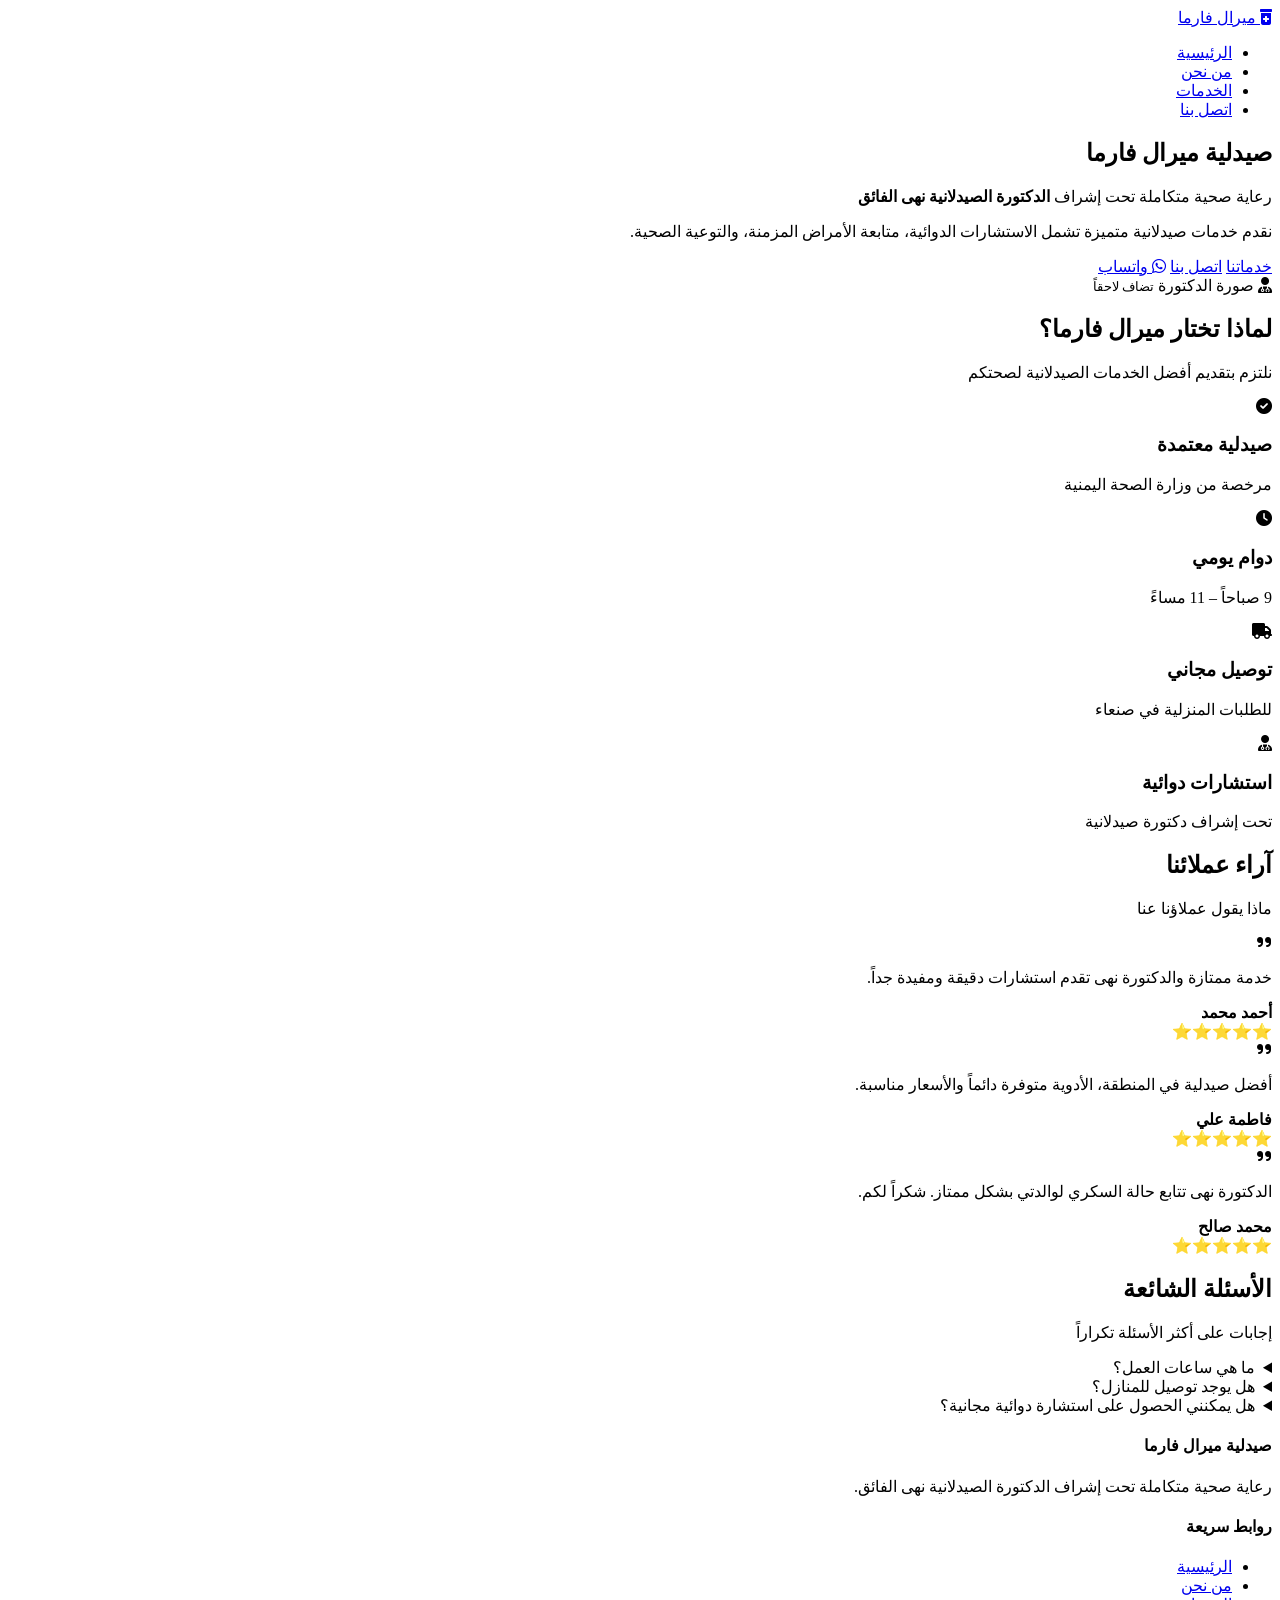
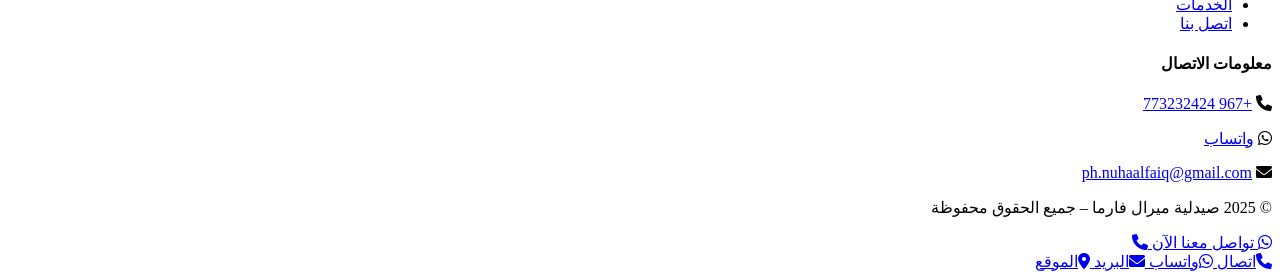
==== index.html @ 25cb1813 "Create index.html" ====
<!DOCTYPE html>
<html dir="rtl" lang="ar">
<head>
    <meta charset="UTF-8">
    <meta name="viewport" content="width=device-width, initial-scale=1.0">
    <title>صيدلية ميرال فارما | الرئيسية</title>
    <meta name="description" content="صيدلية ميرال فارما - رعاية صحية متكاملة تحت إشراف الدكتورة الصيدلانية نهى الفائق">
    <link href="https://fonts.googleapis.com/css2?family=Cairo:wght@400;500;600;700;800&display=swap" rel="stylesheet">
    <link rel="stylesheet" href="https://cdnjs.cloudflare.com/ajax/libs/font-awesome/6.0.0-beta3/css/all.min.css">
    <link rel="stylesheet" href="style.css">
</head>
<body>

    <nav class="navbar">
        <div class="container">
            <div class="nav-logo">
                <a href="index.html">
                    <span class="logo-icon"><i class="fas fa-prescription-bottle-medical"></i></span>
                    <span class="logo-text">ميرال <span class="gold">فارما</span></span>
                </a>
            </div>
            <ul class="nav-links">
                <li><a href="index.html" class="active">الرئيسية</a></li>
                <li><a href="about.html">من نحن</a></li>
                <li><a href="services.html">الخدمات</a></li>
                <li><a href="contact.html">اتصل بنا</a></li>
            </ul>
            <div class="hamburger">
                <span></span>
                <span></span>
                <span></span>
            </div>
        </div>
    </nav>

    <section class="hero">
        <div class="container">
            <div class="hero-content">
                <div class="hero-text">
                    <h1>صيدلية <span class="gold">ميرال</span> فارما</h1>
                    <p class="subtitle">رعاية صحية متكاملة تحت إشراف <strong>الدكتورة الصيدلانية نهى الفائق</strong></p>
                    <p class="description">نقدم خدمات صيدلانية متميزة تشمل الاستشارات الدوائية، متابعة الأمراض المزمنة، والتوعية الصحية.</p>
                    <div class="hero-buttons">
                        <a href="services.html" class="btn btn-primary">خدماتنا</a>
                        <a href="contact.html" class="btn btn-secondary">اتصل بنا</a>
                        <a href="https://wa.me/967773232424" target="_blank" class="btn btn-whatsapp">
                            <i class="fab fa-whatsapp"></i> واتساب
                        </a>
                    </div>
                </div>
                <div class="hero-image">
                    <div class="doctor-placeholder">
                        <i class="fas fa-user-md"></i>
                        <span>صورة الدكتورة</span>
                        <small>تضاف لاحقاً</small>
                    </div>
                </div>
            </div>
        </div>
    </section>

    <section class="features">
        <div class="container">
            <h2 class="section-title">لماذا تختار ميرال فارما؟</h2>
            <p class="section-subtitle">نلتزم بتقديم أفضل الخدمات الصيدلانية لصحتكم</p>
            <div class="features-grid">
                <div class="feature-card">
                    <i class="fas fa-check-circle"></i>
                    <h3>صيدلية معتمدة</h3>
                    <p>مرخصة من وزارة الصحة اليمنية</p>
                </div>
                <div class="feature-card">
                    <i class="fas fa-clock"></i>
                    <h3>دوام يومي</h3>
                    <p>9 صباحاً – 11 مساءً</p>
                </div>
                <div class="feature-card">
                    <i class="fas fa-truck"></i>
                    <h3>توصيل مجاني</h3>
                    <p>للطلبات المنزلية في صنعاء</p>
                </div>
                <div class="feature-card">
                    <i class="fas fa-user-md"></i>
                    <h3>استشارات دوائية</h3>
                    <p>تحت إشراف دكتورة صيدلانية</p>
                </div>
            </div>
        </div>
    </section>

    <section class="testimonials">
        <div class="container">
            <h2 class="section-title">آراء عملائنا</h2>
            <p class="section-subtitle">ماذا يقول عملاؤنا عنا</p>
            <div class="testimonials-grid">
                <div class="testimonial-card">
                    <i class="fas fa-quote-right"></i>
                    <p>خدمة ممتازة والدكتورة نهى تقدم استشارات دقيقة ومفيدة جداً.</p>
                    <strong>أحمد محمد</strong>
                    <div class="stars">⭐⭐⭐⭐⭐</div>
                </div>
                <div class="testimonial-card">
                    <i class="fas fa-quote-right"></i>
                    <p>أفضل صيدلية في المنطقة، الأدوية متوفرة دائماً والأسعار مناسبة.</p>
                    <strong>فاطمة علي</strong>
                    <div class="stars">⭐⭐⭐⭐⭐</div>
                </div>
                <div class="testimonial-card">
                    <i class="fas fa-quote-right"></i>
                    <p>الدكتورة نهى تتابع حالة السكري لوالدتي بشكل ممتاز. شكراً لكم.</p>
                    <strong>محمد صالح</strong>
                    <div class="stars">⭐⭐⭐⭐⭐</div>
                </div>
            </div>
        </div>
    </section>

    <section class="faq">
        <div class="container">
            <h2 class="section-title">الأسئلة الشائعة</h2>
            <p class="section-subtitle">إجابات على أكثر الأسئلة تكراراً</p>
            <div class="faq-list">
                <details>
                    <summary>ما هي ساعات العمل؟</summary>
                    <p>نفتح يومياً من 9 صباحاً حتى 11 مساءً.</p>
                </details>
                <details>
                    <summary>هل يوجد توصيل للمنازل؟</summary>
                    <p>نعم، نوفر خدمة توصيل مجانية لجميع أنحاء صنعاء.</p>
                </details>
                <details>
                    <summary>هل يمكنني الحصول على استشارة دوائية مجانية؟</summary>
                    <p>بالتأكيد، الاستشارات الدوائية مجانية تحت إشراف الدكتورة نهى.</p>
                </details>
            </div>
        </div>
    </section>

    <footer>
        <div class="container">
            <div class="footer-content">
                <div class="footer-section">
                    <h4>صيدلية ميرال فارما</h4>
                    <p>رعاية صحية متكاملة تحت إشراف الدكتورة الصيدلانية نهى الفائق.</p>
                </div>
                <div class="footer-section">
                    <h4>روابط سريعة</h4>
                    <ul>
                        <li><a href="index.html">الرئيسية</a></li>
                        <li><a href="about.html">من نحن</a></li>
                        <li><a href="services.html">الخدمات</a></li>
                        <li><a href="contact.html">اتصل بنا</a></li>
                    </ul>
                </div>
                <div class="footer-section">
                    <h4>معلومات الاتصال</h4>
                    <p><i class="fas fa-phone"></i> <a href="tel:+967773232424">+967 773232424</a></p>
                    <p><i class="fab fa-whatsapp"></i> <a href="https://wa.me/967773232424" target="_blank">واتساب</a></p>
                    <p><i class="fas fa-envelope"></i> <a href="mailto:ph.nuhaalfaiq@gmail.com">ph.nuhaalfaiq@gmail.com</a></p>
                </div>
            </div>
            <div class="footer-bottom">
                <p>&copy; 2025 صيدلية ميرال فارما – جميع الحقوق محفوظة</p>
            </div>
        </div>
    </footer>

    <a href="https://wa.me/967773232424" target="_blank" class="whatsapp-float" title="تواصل معنا عبر واتساب">
        <i class="fab fa-whatsapp"></i>
        <span class="online-dot"></span>
        <span class="tooltip">تواصل معنا الآن</span>
    </a>

    <a href="tel:+967773232424" class="call-float" title="اتصل بنا">
        <i class="fas fa-phone"></i>
    </a>

    <div class="quick-contact-bar">
        <div class="container">
            <a href="tel:+967773232424" class="quick-contact-btn call-btn">
                <i class="fas fa-phone"></i><span>اتصال</span>
            </a>
            <a href="https://wa.me/967773232424" target="_blank" class="quick-contact-btn whatsapp-btn">
                <i class="fab fa-whatsapp"></i><span>واتساب</span>
            </a>
            <a href="mailto:ph.nuhaalfaiq@gmail.com" class="quick-contact-btn email-btn">
                <i class="fas fa-envelope"></i><span>البريد</span>
            </a>
            <a href="https://maps.google.com/?q=شارع خولان، صنعاء، اليمن" target="_blank" class="quick-contact-btn">
                <i class="fas fa-map-marker-alt"></i><span>الموقع</span>
            </a>
        </div>
    </div>

    <script src="script.js"></script>
</body>
</html>
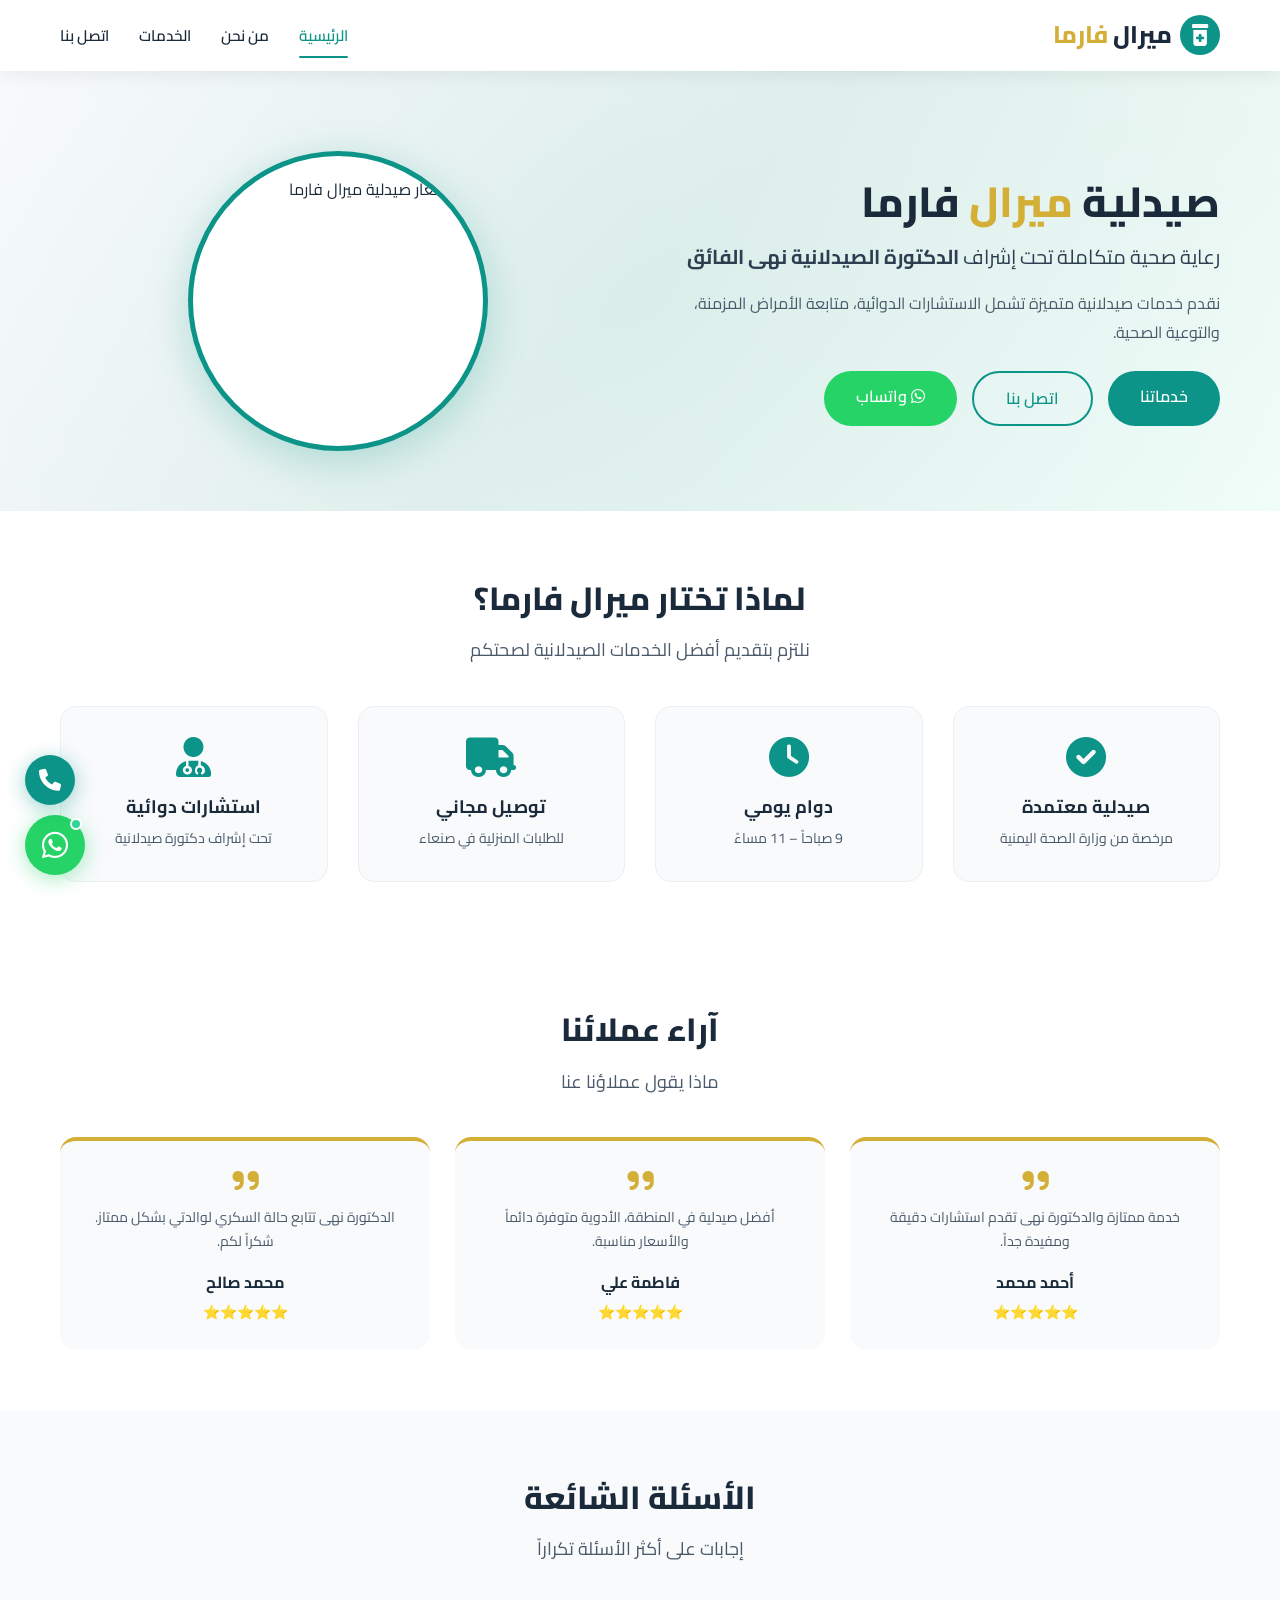
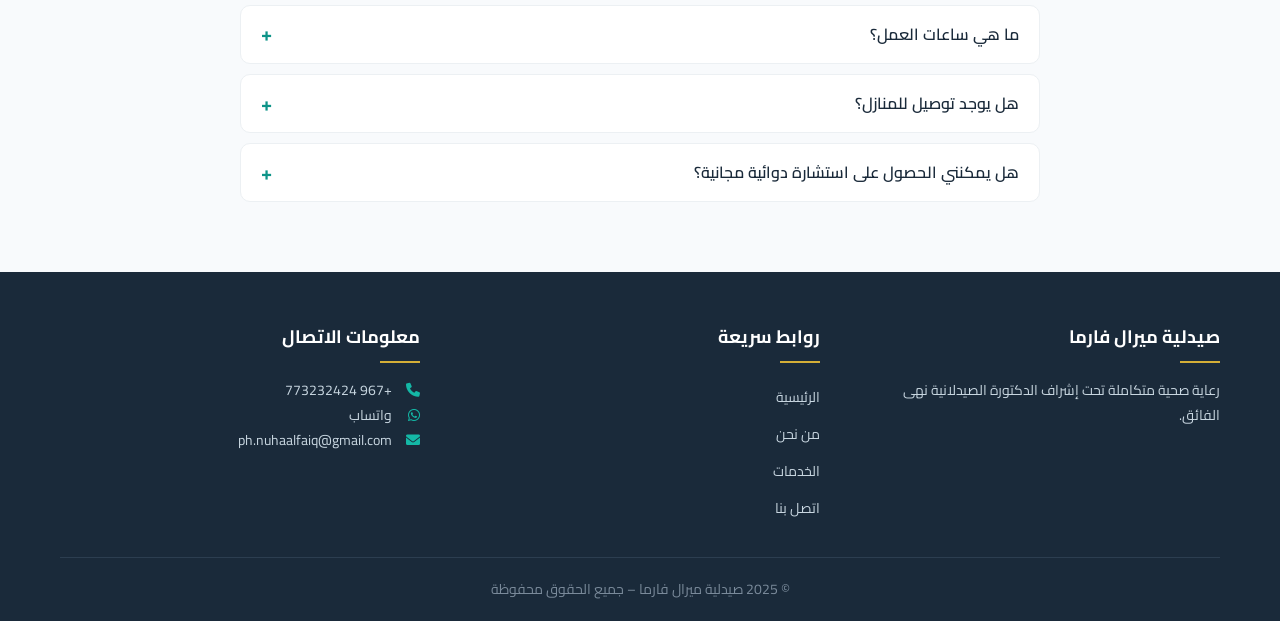
==== commit 3d0c8c53: "Update index.html" ====
--- a/index.html
+++ b/index.html
@@ -49,10 +49,8 @@
                     </div>
                 </div>
                 <div class="hero-image">
-                    <div class="doctor-placeholder">
-                        <i class="fas fa-user-md"></i>
-                        <span>صورة الدكتورة</span>
-                        <small>تضاف لاحقاً</small>
+                    <div class="logo-image-container">
+                        <img src="logo.jpg" alt="شعار صيدلية ميرال فارما" class="pharmacy-logo">
                     </div>
                 </div>
             </div>
@@ -186,7 +184,7 @@
             <a href="mailto:ph.nuhaalfaiq@gmail.com" class="quick-contact-btn email-btn">
                 <i class="fas fa-envelope"></i><span>البريد</span>
             </a>
-            <a href="https://maps.google.com/?q=شارع خولان، صنعاء، اليمن" target="_blank" class="quick-contact-btn">
+            <a href="https://maps.app.goo.gl/VtVeMkRMV4pS2iDm8" target="_blank" class="quick-contact-btn">
                 <i class="fas fa-map-marker-alt"></i><span>الموقع</span>
             </a>
         </div>
--- a/style.css
+++ b/style.css
@@ -0,0 +1,1213 @@
+/* ========== RESET & BASE ========== */
+* {
+    margin: 0;
+    padding: 0;
+    box-sizing: border-box;
+}
+
+:root {
+    --primary: #0d9488;
+    --primary-dark: #0a7a6f;
+    --primary-light: #14b8a6;
+    --primary-bg: #e6f2ef;
+    --accent: #d4af37;
+    --accent-light: #f0d675;
+    --dark: #1a2a3a;
+    --dark-light: #2c3e50;
+    --text: #1a2a3a;
+    --text-muted: #4a5a6a;
+    --text-light: #7a8a9a;
+    --bg: #f8fafc;
+    --white: #ffffff;
+    --border: #ecf0f3;
+    --whatsapp: #25d366;
+}
+
+body {
+    font-family: 'Cairo', sans-serif;
+    background: var(--bg);
+    color: var(--text);
+    line-height: 1.7;
+    min-height: 100vh;
+}
+
+.container {
+    max-width: 1200px;
+    margin: 0 auto;
+    padding: 0 20px;
+}
+
+.gold {
+    color: var(--accent);
+}
+
+a {
+    text-decoration: none;
+    color: var(--primary);
+    transition: all 0.3s;
+}
+
+a:hover {
+    color: var(--primary-dark);
+}
+
+/* ========== NAVBAR ========== */
+.navbar {
+    background: var(--white);
+    box-shadow: 0 2px 20px rgba(0, 0, 0, 0.08);
+    position: sticky;
+    top: 0;
+    z-index: 1000;
+    padding: 15px 0;
+}
+
+.navbar .container {
+    display: flex;
+    justify-content: space-between;
+    align-items: center;
+    flex-wrap: wrap;
+}
+
+.nav-logo a {
+    font-size: 24px;
+    font-weight: 800;
+    color: var(--dark);
+    display: flex;
+    align-items: center;
+    gap: 8px;
+}
+
+.nav-logo .logo-icon {
+    width: 40px;
+    height: 40px;
+    background: var(--primary);
+    color: var(--white);
+    border-radius: 50%;
+    display: flex;
+    align-items: center;
+    justify-content: center;
+    font-size: 0.9em;
+}
+
+.nav-logo .gold {
+    color: var(--accent);
+}
+
+.nav-links {
+    list-style: none;
+    display: flex;
+    gap: 30px;
+    align-items: center;
+}
+
+.nav-links a {
+    font-weight: 600;
+    color: var(--dark);
+    padding: 8px 0;
+    position: relative;
+    transition: all 0.3s;
+    font-size: 0.95em;
+}
+
+.nav-links a::after {
+    content: '';
+    position: absolute;
+    bottom: 0;
+    right: 0;
+    width: 0;
+    height: 2px;
+    background: var(--primary);
+    transition: all 0.3s;
+    border-radius: 2px;
+}
+
+.nav-links a:hover::after,
+.nav-links a.active::after {
+    width: 100%;
+}
+
+.nav-links a.active,
+.nav-links a:hover {
+    color: var(--primary);
+}
+
+.hamburger {
+    display: none;
+    flex-direction: column;
+    gap: 5px;
+    cursor: pointer;
+    padding: 5px;
+}
+
+.hamburger span {
+    width: 28px;
+    height: 3px;
+    background: var(--dark);
+    border-radius: 5px;
+    transition: all 0.3s;
+}
+
+.hamburger:hover span {
+    background: var(--primary);
+}
+
+/* ========== HERO ========== */
+.hero {
+    padding: 80px 0 60px;
+    background: linear-gradient(135deg, #f8fafc 0%, #e6f2ef 50%, #f0fdf9 100%);
+    position: relative;
+    overflow: hidden;
+}
+
+.hero::before {
+    content: '';
+    position: absolute;
+    top: -50%;
+    left: -50%;
+    width: 200%;
+    height: 200%;
+    background: radial-gradient(circle, rgba(13, 148, 136, 0.05) 0%, transparent 50%);
+    animation: heroPulse 8s infinite;
+}
+
+@keyframes heroPulse {
+    0%, 100% { transform: scale(1); opacity: 0.5; }
+    50% { transform: scale(1.1); opacity: 0.8; }
+}
+
+.hero-content {
+    display: grid;
+    grid-template-columns: 1fr 1fr;
+    gap: 50px;
+    align-items: center;
+    position: relative;
+    z-index: 1;
+}
+
+.hero-text h1 {
+    font-size: 42px;
+    font-weight: 800;
+    color: var(--dark);
+    margin-bottom: 10px;
+    line-height: 1.3;
+}
+
+.hero-text .subtitle {
+    font-size: 20px;
+    color: var(--dark-light);
+    margin-bottom: 15px;
+}
+
+.hero-text .description {
+    font-size: 16px;
+    color: var(--text-muted);
+    margin-bottom: 25px;
+    line-height: 1.8;
+}
+
+.hero-buttons {
+    display: flex;
+    gap: 15px;
+    flex-wrap: wrap;
+}
+
+.btn {
+    display: inline-block;
+    padding: 12px 32px;
+    border-radius: 50px;
+    font-weight: 600;
+    font-size: 16px;
+    transition: all 0.3s;
+    border: none;
+    cursor: pointer;
+    font-family: 'Cairo', sans-serif;
+}
+
+.btn-primary {
+    background: var(--primary);
+    color: var(--white);
+}
+
+.btn-primary:hover {
+    background: var(--primary-dark);
+    transform: translateY(-2px);
+    box-shadow: 0 8px 25px rgba(13, 148, 136, 0.35);
+    color: var(--white);
+}
+
+.btn-secondary {
+    background: transparent;
+    color: var(--primary);
+    border: 2px solid var(--primary);
+}
+
+.btn-secondary:hover {
+    background: var(--primary);
+    color: var(--white);
+    transform: translateY(-2px);
+}
+
+.btn-whatsapp {
+    background: var(--whatsapp);
+    color: var(--white);
+}
+
+.btn-whatsapp:hover {
+    background: #1eb954;
+    transform: translateY(-2px);
+    box-shadow: 0 8px 25px rgba(37, 211, 102, 0.35);
+    color: var(--white);
+}
+
+/* ========== DOCTOR PLACEHOLDER ========== */
+.doctor-placeholder {
+    width: 300px;
+    height: 300px;
+    background: var(--primary-bg);
+    border-radius: 50%;
+    display: flex;
+    flex-direction: column;
+    align-items: center;
+    justify-content: center;
+    border: 4px dashed var(--primary);
+    margin: 0 auto;
+    transition: all 0.3s;
+}
+
+.doctor-placeholder:hover {
+    transform: scale(1.02);
+    box-shadow: 0 10px 40px rgba(13, 148, 136, 0.2);
+}
+
+.doctor-placeholder i {
+    font-size: 80px;
+    color: var(--primary);
+    margin-bottom: 10px;
+}
+
+.doctor-placeholder span {
+    font-weight: 600;
+    color: var(--dark);
+}
+
+.doctor-placeholder small {
+    color: var(--text-light);
+    font-size: 12px;
+}
+
+.doctor-placeholder.large {
+    width: 350px;
+    height: 350px;
+}
+
+/* ========== FEATURES ========== */
+.features {
+    padding: 60px 0;
+    background: var(--white);
+}
+
+.section-title {
+    text-align: center;
+    font-size: 32px;
+    font-weight: 800;
+    color: var(--dark);
+    margin-bottom: 10px;
+}
+
+.section-subtitle {
+    text-align: center;
+    color: var(--text-muted);
+    margin-bottom: 40px;
+    font-size: 18px;
+}
+
+.features-grid {
+    display: grid;
+    grid-template-columns: repeat(4, 1fr);
+    gap: 30px;
+}
+
+.feature-card {
+    text-align: center;
+    padding: 30px 20px;
+    border-radius: 16px;
+    background: var(--bg);
+    transition: all 0.3s;
+    border: 1px solid var(--border);
+}
+
+.feature-card:hover {
+    transform: translateY(-5px);
+    box-shadow: 0 8px 30px rgba(0, 0, 0, 0.08);
+    border-color: var(--primary-light);
+}
+
+.feature-card i {
+    font-size: 40px;
+    color: var(--primary);
+    margin-bottom: 15px;
+    transition: all 0.3s;
+}
+
+.feature-card:hover i {
+    transform: scale(1.1);
+    color: var(--primary-dark);
+}
+
+.feature-card h3 {
+    font-size: 18px;
+    color: var(--dark);
+    margin-bottom: 5px;
+}
+
+.feature-card p {
+    font-size: 14px;
+    color: var(--text-muted);
+}
+
+/* ========== PAGE HEADER ========== */
+.page-header {
+    padding: 60px 0 30px;
+    background: linear-gradient(135deg, var(--primary) 0%, var(--primary-dark) 100%);
+    color: var(--white);
+    text-align: center;
+    position: relative;
+    overflow: hidden;
+}
+
+.page-header::before {
+    content: '';
+    position: absolute;
+    top: -50%;
+    left: -50%;
+    width: 200%;
+    height: 200%;
+    background: radial-gradient(circle, rgba(255,255,255,0.1) 0%, transparent 50%);
+}
+
+.page-header h1 {
+    font-size: 36px;
+    font-weight: 800;
+    position: relative;
+}
+
+.page-header p {
+    font-size: 18px;
+    opacity: 0.9;
+    margin-top: 5px;
+    position: relative;
+}
+
+/* ========== ABOUT PAGE ========== */
+.about-section {
+    padding: 60px 0;
+}
+
+.about-grid {
+    display: grid;
+    grid-template-columns: 2fr 1fr;
+    gap: 50px;
+    align-items: start;
+}
+
+.about-text h2 {
+    font-size: 32px;
+    margin-bottom: 15px;
+    color: var(--dark);
+}
+
+.about-intro {
+    font-size: 18px;
+    color: var(--dark-light);
+    margin-bottom: 25px;
+    line-height: 1.8;
+}
+
+.about-details {
+    margin-bottom: 25px;
+}
+
+.about-details h3 {
+    font-size: 18px;
+    color: var(--primary);
+    margin-bottom: 10px;
+    display: flex;
+    align-items: center;
+    gap: 10px;
+}
+
+.about-details h3 i {
+    color: var(--accent);
+}
+
+.about-details ul {
+    list-style: none;
+    padding: 0;
+}
+
+.about-details ul li {
+    padding: 8px 0;
+    padding-right: 25px;
+    position: relative;
+    color: var(--dark-light);
+    font-size: 15px;
+}
+
+.about-details ul li::before {
+    content: "✓";
+    position: absolute;
+    right: 0;
+    color: var(--primary);
+    font-weight: 700;
+}
+
+.vision-mission {
+    display: grid;
+    grid-template-columns: 1fr 1fr;
+    gap: 30px;
+    margin-top: 50px;
+}
+
+.vision-card {
+    padding: 30px;
+    background: var(--bg);
+    border-radius: 16px;
+    text-align: center;
+    border-top: 4px solid var(--primary);
+    transition: all 0.3s;
+}
+
+.vision-card:hover {
+    transform: translateY(-5px);
+    box-shadow: 0 10px 30px rgba(0,0,0,0.08);
+}
+
+.vision-card i {
+    font-size: 40px;
+    color: var(--primary);
+    margin-bottom: 15px;
+}
+
+.vision-card h3 {
+    font-size: 20px;
+    margin-bottom: 10px;
+    color: var(--dark);
+}
+
+.vision-card p {
+    color: var(--text-muted);
+    font-size: 14px;
+}
+
+/* ========== SERVICES PAGE ========== */
+.services-section {
+    padding: 60px 0;
+}
+
+.services-grid {
+    display: grid;
+    grid-template-columns: repeat(3, 1fr);
+    gap: 30px;
+}
+
+.service-card {
+    background: var(--white);
+    border-radius: 16px;
+    padding: 35px 25px;
+    text-align: center;
+    box-shadow: 0 2px 15px rgba(0, 0, 0, 0.06);
+    transition: all 0.3s;
+    border: 1px solid var(--border);
+}
+
+.service-card:hover {
+    transform: translateY(-5px);
+    box-shadow: 0 12px 40px rgba(13, 148, 136, 0.12);
+    border-color: var(--primary-light);
+}
+
+.service-icon {
+    width: 80px;
+    height: 80px;
+    background: var(--primary-bg);
+    border-radius: 50%;
+    display: flex;
+    align-items: center;
+    justify-content: center;
+    margin: 0 auto 20px;
+    transition: all 0.3s;
+}
+
+.service-card:hover .service-icon {
+    background: var(--primary);
+}
+
+.service-icon i {
+    font-size: 35px;
+    color: var(--primary);
+    transition: all 0.3s;
+}
+
+.service-card:hover .service-icon i {
+    color: var(--white);
+}
+
+.service-card h3 {
+    font-size: 18px;
+    margin-bottom: 10px;
+    color: var(--dark);
+}
+
+.service-card p {
+    color: var(--text-muted);
+    font-size: 14px;
+    line-height: 1.7;
+}
+
+/* ========== TESTIMONIALS ========== */
+.testimonials {
+    padding: 60px 0;
+    background: var(--white);
+}
+
+.testimonials-grid {
+    display: grid;
+    grid-template-columns: repeat(auto-fit, minmax(280px, 1fr));
+    gap: 25px;
+}
+
+.testimonial-card {
+    background: var(--bg);
+    padding: 25px;
+    border-radius: 16px;
+    text-align: center;
+    border-top: 4px solid var(--accent);
+    transition: all 0.3s;
+}
+
+.testimonial-card:hover {
+    transform: translateY(-5px);
+    box-shadow: 0 10px 30px rgba(0,0,0,0.08);
+}
+
+.testimonial-card i {
+    font-size: 30px;
+    color: var(--accent);
+    margin-bottom: 10px;
+}
+
+.testimonial-card p {
+    color: var(--text-muted);
+    margin-bottom: 15px;
+    font-size: 14px;
+    line-height: 1.7;
+}
+
+.testimonial-card strong {
+    color: var(--dark);
+}
+
+.stars {
+    color: var(--accent);
+    margin-top: 5px;
+    font-size: 14px;
+}
+
+/* ========== FAQ ========== */
+.faq {
+    padding: 60px 0;
+    background: var(--bg);
+}
+
+.faq-list {
+    max-width: 800px;
+    margin: 0 auto;
+}
+
+.faq-list details {
+    background: var(--white);
+    border-radius: 10px;
+    padding: 15px 20px;
+    margin-bottom: 10px;
+    cursor: pointer;
+    transition: all 0.3s;
+    border: 1px solid var(--border);
+}
+
+.faq-list details:hover {
+    border-color: var(--primary-light);
+    box-shadow: 0 5px 20px rgba(0,0,0,0.06);
+}
+
+.faq-list summary {
+    font-weight: 600;
+    color: var(--dark);
+    list-style: none;
+    position: relative;
+    padding-left: 30px;
+}
+
+.faq-list summary::before {
+    content: '+';
+    position: absolute;
+    left: 0;
+    top: 50%;
+    transform: translateY(-50%);
+    color: var(--primary);
+    font-size: 20px;
+    font-weight: bold;
+}
+
+.faq-list details[open] summary::before {
+    content: '−';
+}
+
+.faq-list details p {
+    color: var(--text-muted);
+    margin-top: 10px;
+    font-size: 14px;
+    line-height: 1.7;
+}
+
+/* ========== MAP ========== */
+.map-section {
+    padding: 60px 0;
+    background: var(--white);
+}
+
+.map-container {
+    border-radius: 16px;
+    overflow: hidden;
+    box-shadow: 0 10px 30px rgba(0,0,0,0.1);
+}
+
+.map-container iframe {
+    display: block;
+    width: 100%;
+    height: 400px;
+    border: 0;
+}
+
+/* ========== CONTACT PAGE ========== */
+.contact-section {
+    padding: 60px 0;
+}
+
+.contact-grid {
+    display: grid;
+    grid-template-columns: 1fr 1fr;
+    gap: 50px;
+}
+
+.contact-info h2 {
+    font-size: 28px;
+    margin-bottom: 25px;
+    color: var(--dark);
+}
+
+.contact-item {
+    display: flex;
+    align-items: flex-start;
+    gap: 18px;
+    padding: 15px 0;
+    border-bottom: 1px solid var(--border);
+    transition: all 0.3s;
+}
+
+.contact-item:hover {
+    padding-right: 10px;
+    border-bottom-color: var(--primary-light);
+}
+
+.contact-item i {
+    font-size: 22px;
+    color: var(--primary);
+    width: 40px;
+    text-align: center;
+    margin-top: 3px;
+}
+
+.contact-item.whatsapp-item i {
+    color: var(--whatsapp);
+}
+
+.contact-item h4 {
+    font-size: 15px;
+    color: var(--dark);
+}
+
+.contact-item p,
+.contact-item a {
+    color: var(--text-muted);
+    font-size: 14px;
+}
+
+.contact-item a:hover {
+    color: var(--primary);
+}
+
+.contact-form {
+    background: var(--bg);
+    padding: 35px;
+    border-radius: 16px;
+    border: 1px solid var(--border);
+}
+
+.contact-form h2 {
+    font-size: 24px;
+    margin-bottom: 20px;
+    color: var(--dark);
+    text-align: center;
+}
+
+.form-group {
+    margin-bottom: 18px;
+}
+
+.form-group label {
+    display: block;
+    font-weight: 600;
+    margin-bottom: 5px;
+    color: var(--dark);
+    font-size: 14px;
+}
+
+.form-group input,
+.form-group textarea {
+    width: 100%;
+    padding: 12px 16px;
+    border: 2px solid var(--border);
+    border-radius: 10px;
+    font-family: 'Cairo', sans-serif;
+    font-size: 15px;
+    transition: all 0.3s;
+    background: var(--white);
+}
+
+.form-group input:focus,
+.form-group textarea:focus {
+    border-color: var(--primary);
+    outline: none;
+    box-shadow: 0 0 0 4px rgba(13, 148, 136, 0.1);
+}
+
+.form-message {
+    margin-top: 15px;
+    padding: 12px 18px;
+    border-radius: 10px;
+    display: none;
+}
+
+.form-message.success {
+    display: block;
+    background: #d4edda;
+    color: #155724;
+    border: 1px solid #c3e6cb;
+}
+
+.form-message.error {
+    display: block;
+    background: #f8d7da;
+    color: #721c24;
+    border: 1px solid #f5c6cb;
+}
+
+.form-message.info {
+    display: block;
+    background: #d1ecf1;
+    color: #0c5460;
+    border: 1px solid #bee5eb;
+}
+
+/* ========== FOOTER ========== */
+footer {
+    background: var(--dark);
+    color: #c8d6e0;
+    padding: 50px 0 20px;
+}
+
+.footer-content {
+    display: grid;
+    grid-template-columns: repeat(3, 1fr);
+    gap: 40px;
+    padding-bottom: 30px;
+    border-bottom: 1px solid var(--dark-light);
+}
+
+.footer-section h4 {
+    color: var(--white);
+    font-size: 18px;
+    margin-bottom: 15px;
+    position: relative;
+    padding-bottom: 10px;
+}
+
+.footer-section h4::after {
+    content: '';
+    position: absolute;
+    bottom: 0;
+    right: 0;
+    width: 40px;
+    height: 2px;
+    background: var(--accent);
+}
+
+.footer-section p {
+    font-size: 14px;
+    line-height: 1.8;
+    color: #c8d6e0;
+}
+
+.footer-section ul {
+    list-style: none;
+    padding: 0;
+}
+
+.footer-section ul li {
+    padding: 5px 0;
+}
+
+.footer-section ul li a {
+    color: #c8d6e0;
+    font-size: 14px;
+    transition: all 0.3s;
+}
+
+.footer-section ul li a:hover {
+    color: var(--primary-light);
+    padding-right: 5px;
+}
+
+.footer-section p i {
+    width: 25px;
+    color: var(--primary-light);
+}
+
+.footer-section p a {
+    color: #c8d6e0;
+}
+
+.footer-section p a:hover {
+    color: var(--primary-light);
+}
+
+.footer-bottom {
+    text-align: center;
+    padding-top: 20px;
+    font-size: 14px;
+    color: var(--text-light);
+}
+
+/* ========== FLOATING BUTTONS ========== */
+.whatsapp-float {
+    position: fixed;
+    bottom: 25px;
+    left: 25px;
+    width: 60px;
+    height: 60px;
+    background: var(--whatsapp);
+    color: var(--white);
+    border-radius: 50%;
+    display: flex;
+    align-items: center;
+    justify-content: center;
+    font-size: 30px;
+    box-shadow: 0 4px 20px rgba(37, 211, 102, 0.4);
+    z-index: 999;
+    transition: all 0.3s;
+    animation: whatsappPulse 2s infinite;
+    text-decoration: none;
+}
+
+.whatsapp-float:hover {
+    transform: scale(1.1);
+    box-shadow: 0 8px 30px rgba(37, 211, 102, 0.6);
+    color: var(--white);
+}
+
+@keyframes whatsappPulse {
+    0%, 100% {
+        box-shadow: 0 4px 20px rgba(37, 211, 102, 0.4);
+    }
+    50% {
+        box-shadow: 0 4px 40px rgba(37, 211, 102, 0.7);
+    }
+}
+
+.whatsapp-float .online-dot {
+    position: absolute;
+    top: 3px;
+    right: 3px;
+    width: 12px;
+    height: 12px;
+    background: #34d399;
+    border-radius: 50%;
+    border: 2px solid var(--white);
+    animation: blink 1.5s infinite;
+}
+
+@keyframes blink {
+    0%, 100% { opacity: 1; }
+    50% { opacity: 0.3; }
+}
+
+.whatsapp-float .tooltip {
+    position: absolute;
+    right: 70px;
+    bottom: 10px;
+    background: var(--dark);
+    color: var(--white);
+    padding: 8px 15px;
+    border-radius: 20px;
+    font-size: 13px;
+    white-space: nowrap;
+    opacity: 0;
+    visibility: hidden;
+    transition: all 0.3s;
+    font-family: 'Cairo', sans-serif;
+}
+
+.whatsapp-float:hover .tooltip {
+    opacity: 1;
+    visibility: visible;
+    right: 75px;
+}
+
+.call-float {
+    position: fixed;
+    bottom: 95px;
+    left: 25px;
+    width: 50px;
+    height: 50px;
+    background: var(--primary);
+    color: var(--white);
+    border-radius: 50%;
+    display: flex;
+    align-items: center;
+    justify-content: center;
+    font-size: 22px;
+    box-shadow: 0 4px 20px rgba(13, 148, 136, 0.4);
+    z-index: 999;
+    transition: all 0.3s;
+    text-decoration: none;
+}
+
+.call-float:hover {
+    transform: scale(1.1);
+    box-shadow: 0 8px 30px rgba(13, 148, 136, 0.6);
+    color: var(--white);
+}
+
+/* ========== QUICK CONTACT BAR ========== */
+.quick-contact-bar {
+    position: fixed;
+    bottom: 0;
+    left: 0;
+    right: 0;
+    background: var(--white);
+    box-shadow: 0 -2px 20px rgba(0,0,0,0.1);
+    z-index: 998;
+    display: none;
+    padding: 10px 0;
+}
+
+.quick-contact-bar .container {
+    display: flex;
+    justify-content: space-around;
+    align-items: center;
+    gap: 10px;
+}
+
+.quick-contact-btn {
+    display: flex;
+    flex-direction: column;
+    align-items: center;
+    gap: 3px;
+    font-size: 11px;
+    color: var(--text-muted);
+    transition: all 0.3s;
+    padding: 5px 10px;
+    border-radius: 10px;
+    text-decoration: none;
+}
+
+.quick-contact-btn i {
+    font-size: 22px;
+}
+
+.quick-contact-btn:hover {
+    color: var(--primary);
+    background: var(--primary-bg);
+}
+
+.quick-contact-btn.whatsapp-btn i {
+    color: var(--whatsapp);
+}
+
+.quick-contact-btn.call-btn i {
+    color: var(--primary);
+}
+
+.quick-contact-btn.email-btn i {
+    color: var(--accent);
+}
+
+/* ========== RESPONSIVE ========== */
+@media (max-width: 992px) {
+    .hero-content {
+        grid-template-columns: 1fr;
+        text-align: center;
+    }
+    .hero-buttons {
+        justify-content: center;
+    }
+    .features-grid {
+        grid-template-columns: repeat(2, 1fr);
+    }
+    .services-grid {
+        grid-template-columns: repeat(2, 1fr);
+    }
+    .contact-grid {
+        grid-template-columns: 1fr;
+    }
+    .about-grid {
+        grid-template-columns: 1fr;
+    }
+    .vision-mission {
+        grid-template-columns: 1fr;
+    }
+    .footer-content {
+        grid-template-columns: 1fr 1fr;
+    }
+}
+
+@media (max-width: 768px) {
+    .nav-links {
+        display: none;
+        flex-direction: column;
+        width: 100%;
+        padding: 20px 0;
+        gap: 15px;
+        text-align: center;
+    }
+    .nav-links.open {
+        display: flex;
+    }
+    .hamburger {
+        display: flex;
+    }
+    .hero-text h1 {
+        font-size: 30px;
+    }
+    .hero-text .subtitle {
+        font-size: 18px;
+    }
+    .features-grid {
+        grid-template-columns: 1fr 1fr;
+    }
+    .services-grid {
+        grid-template-columns: 1fr;
+    }
+    .footer-content {
+        grid-template-columns: 1fr;
+    }
+    .doctor-placeholder {
+        width: 200px;
+        height: 200px;
+    }
+    .doctor-placeholder i {
+        font-size: 50px;
+    }
+    .doctor-placeholder.large {
+        width: 250px;
+        height: 250px;
+    }
+    
+    .quick-contact-bar {
+        display: block;
+    }
+    
+    .whatsapp-float {
+        bottom: 80px;
+        left: 15px;
+        width: 50px;
+        height: 50px;
+        font-size: 25px;
+    }
+    
+    .call-float {
+        display: none;
+    }
+    
+    body {
+        padding-bottom: 60px;
+    }
+    
+    footer {
+        margin-bottom: 60px;
+    }
+}
+
+@media (max-width: 480px) {
+    .features-grid {
+        grid-template-columns: 1fr;
+    }
+    .hero-text h1 {
+        font-size: 26px;
+    }
+    .page-header h1 {
+        font-size: 28px;
+    }
+    .contact-form {
+        padding: 20px;
+    }
+    .btn {
+        padding: 10px 25px;
+        font-size: 14px;
+    }
+}
+/* ========== PHARMACY LOGO IMAGE ========== */
+.logo-image-container {
+    width: 300px;
+    height: 300px;
+    border-radius: 50%;
+    overflow: hidden;
+    display: flex;
+    align-items: center;
+    justify-content: center;
+    margin: 0 auto;
+    background: var(--white);
+    border: 5px solid var(--primary);
+    box-shadow: 0 10px 40px rgba(13, 148, 136, 0.25);
+    transition: all 0.3s;
+}
+
+.logo-image-container:hover {
+    transform: scale(1.03);
+    box-shadow: 0 15px 50px rgba(13, 148, 136, 0.4);
+    border-color: var(--accent);
+}
+
+.logo-image-container.large {
+    width: 350px;
+    height: 350px;
+}
+
+.pharmacy-logo {
+    width: 100%;
+    height: 100%;
+    object-fit: contain;
+    padding: 20px;
+}
+
+@media (max-width: 768px) {
+    .logo-image-container {
+        width: 200px;
+        height: 200px;
+    }
+    
+    .logo-image-container.large {
+        width: 250px;
+        height: 250px;
+    }
+}
